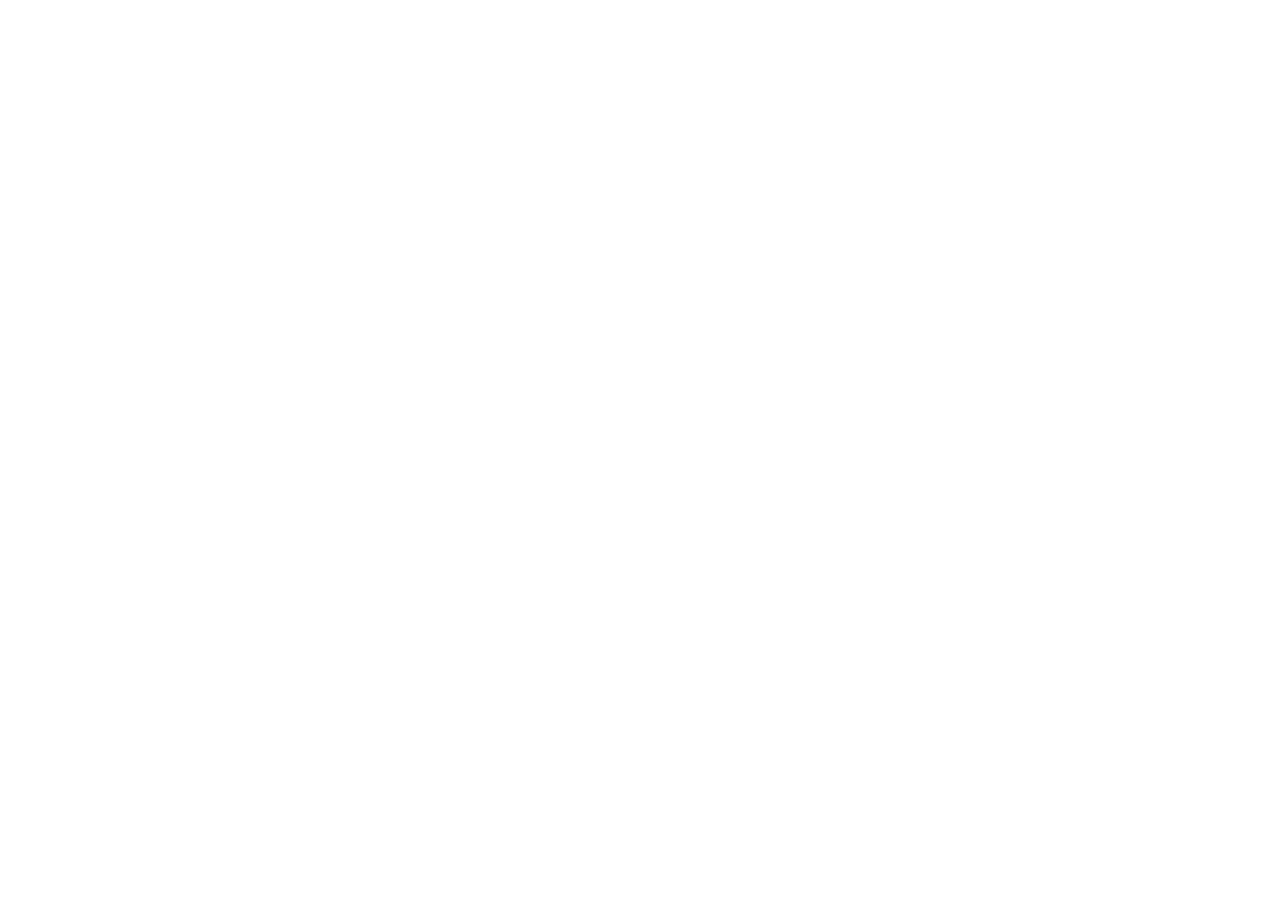
==== 01 -  Drum kit/index.html @ 7a12002c "initial commit" ====
<!DOCTYPE html>
<html lang="en">
<head>
    <meta charset="UTF-8">
    <meta name="viewport" content="width=device-width, initial-scale=1.0">
    <title>Drum Kit</title>
</head>
<body>
    
</body>
</html>
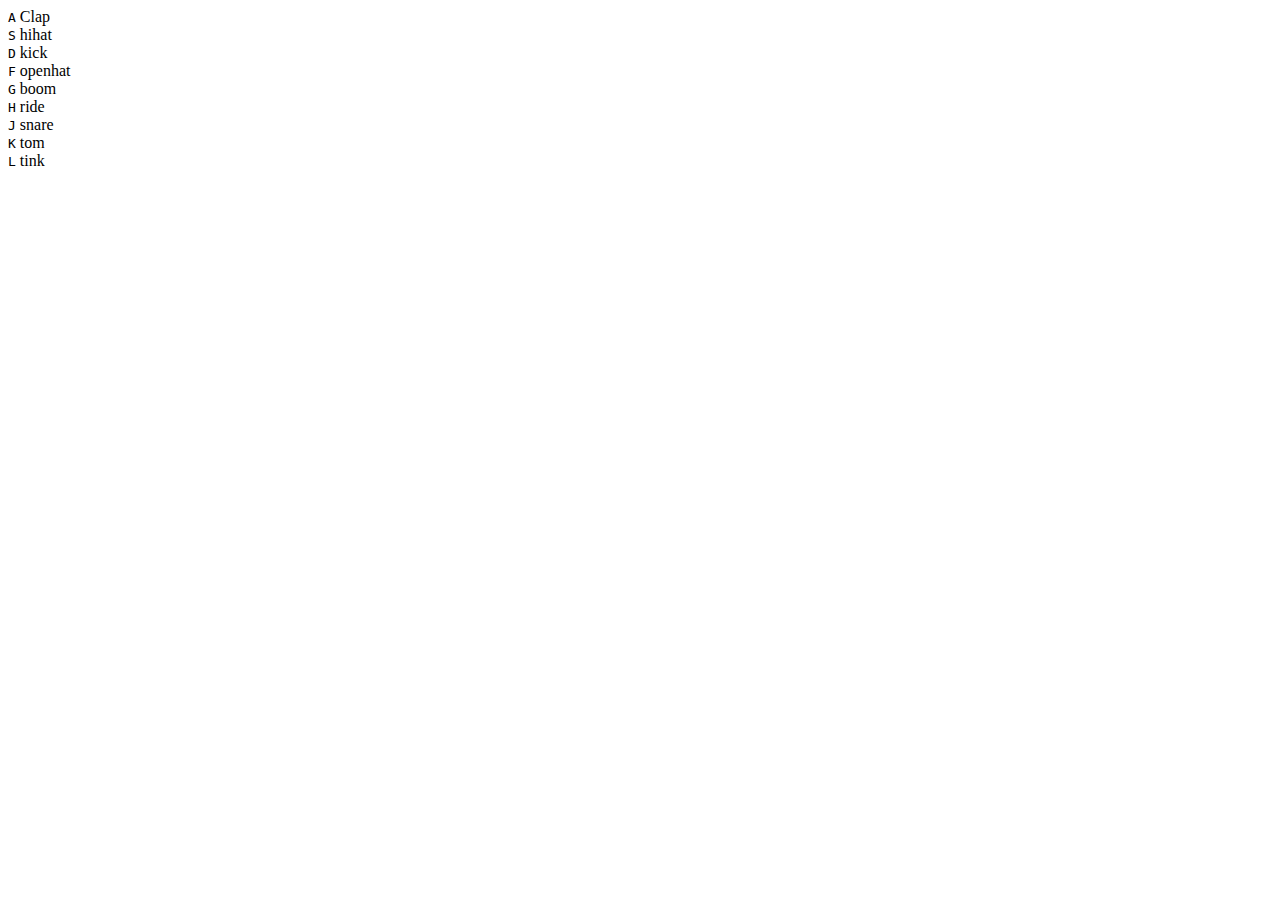
==== commit 83bcca32: "initial commit" ====
--- a/01 -  Drum kit/index.html
+++ b/01 -  Drum kit/index.html
@@ -1,11 +1,58 @@
 <!DOCTYPE html>
 <html lang="en">
 <head>
-    <meta charset="UTF-8">
-    <meta name="viewport" content="width=device-width, initial-scale=1.0">
-    <title>Drum Kit</title>
+  <meta charset="UTF-8">
+  <title>Drum Kit</title>
+  <link rel="stylesheet" href="style.css">
 </head>
 <body>
-    
+    <div class="keys">
+      <div data-key="65" class="key">
+        <kbd>A</kbd>
+        <span class="sound">Clap</span>
+      </div>
+      <div data-key="83" class="key">
+        <kbd>S</kbd>
+        <span class="sound">hihat</span>
+      </div>
+      <div data-key="68" class="key">
+        <kbd>D</kbd>
+        <span class="sound">kick</span>
+      </div>
+      <div data-key="70" class="key">
+        <kbd>F</kbd>
+        <span class="sound">openhat</span>
+      </div>
+      <div data-key="71" class="key">
+        <kbd>G</kbd>
+        <span class="sound">boom</span>
+      </div>
+      <div data-key="72" class="key">
+        <kbd>H</kbd>
+        <span class="sound">ride</span>
+      </div>
+      <div data-key="74" class="key">
+        <kbd>J</kbd>
+        <span class="sound">snare</span>
+      </div>
+      <div data-key="75" class="key">
+        <kbd>K</kbd>
+        <span class="sound">tom</span>
+      </div>
+      <div data-key="76" class="key">
+        <kbd>L</kbd>
+        <span class="sound">tink</span>
+      </div>
+    </div>
+
+    <audio data-key="65" src="sounds/clap.wav"></audio>
+    <audio data-key="83" src="sounds/hihat.wav"></audio>
+    <audio data-key="68" src="sounds/kick.wav"></audio>
+    <audio data-key="70" src="sounds/openhat.wav"></audio>
+    <audio data-key="71" src="sounds/boom.wav"></audio>
+    <audio data-key="72" src="sounds/ride.wav"></audio>
+    <audio data-key="74" src="sounds/snare.wav"></audio>
+    <audio data-key="75" src="sounds/tom.wav"></audio>
+    <audio data-key="76" src="sounds/tink.wav"></audio>
 </body>
-</html>+</html>
--- a/01 -  Drum kit/style.css
+++ b/01 -  Drum kit/style.css
@@ -0,0 +1 @@
+@import url("https://fonts.googleapis.com/css2?family=Poppins:wght@200;400;600&display=swap");
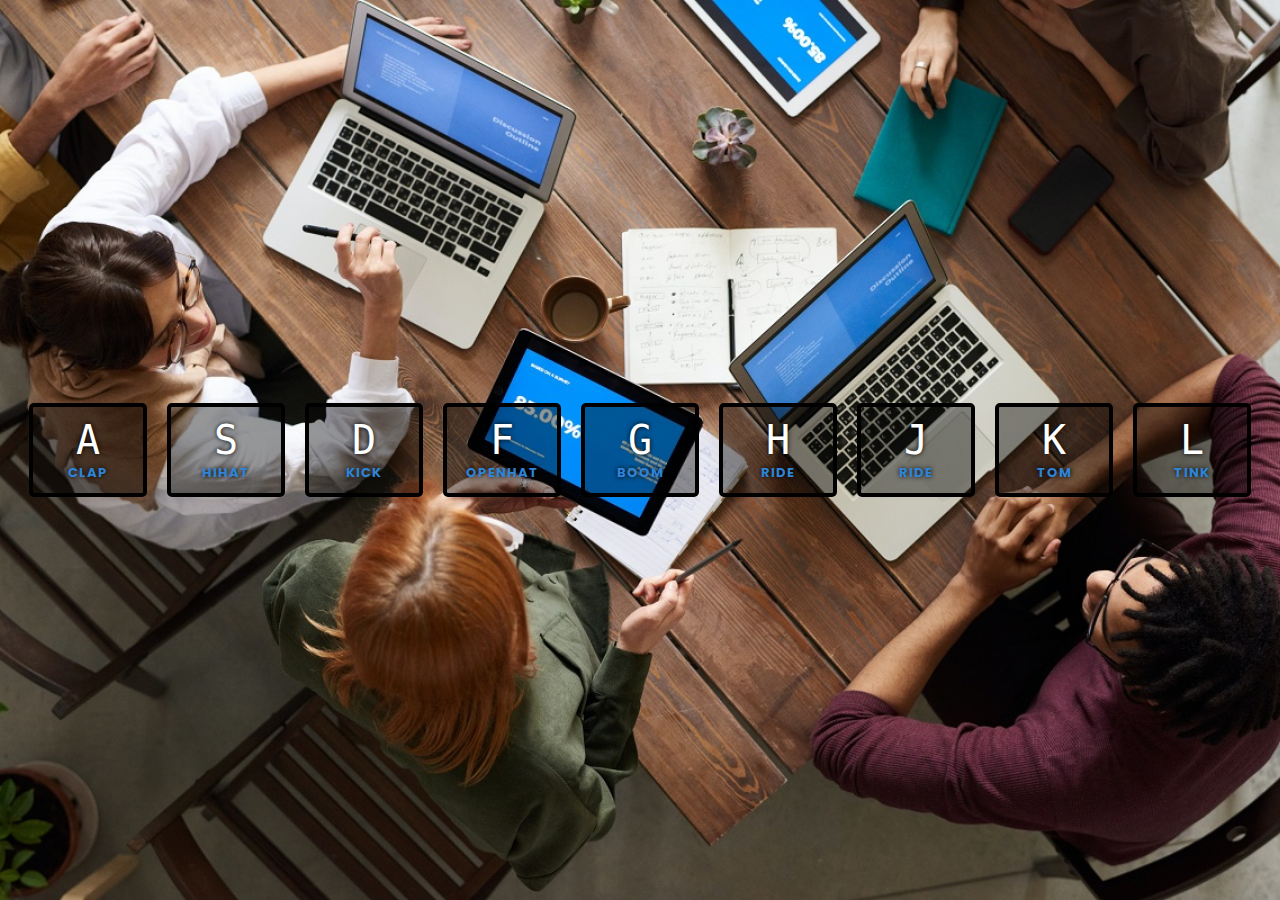
==== commit 36ccb21f: "update style" ====
--- a/01 -  Drum kit/index.html
+++ b/01 -  Drum kit/index.html
@@ -33,7 +33,7 @@
       </div>
       <div data-key="74" class="key">
         <kbd>J</kbd>
-        <span class="sound">snare</span>
+        <span class="sound">ride</span>
       </div>
       <div data-key="75" class="key">
         <kbd>K</kbd>
@@ -54,5 +54,7 @@
     <audio data-key="74" src="sounds/snare.wav"></audio>
     <audio data-key="75" src="sounds/tom.wav"></audio>
     <audio data-key="76" src="sounds/tink.wav"></audio>
+
+    <script src="script.js"></script>
 </body>
 </html>
--- a/01 -  Drum kit/style.css
+++ b/01 -  Drum kit/style.css
@@ -1 +1,61 @@
 @import url("https://fonts.googleapis.com/css2?family=Poppins:wght@200;400;600&display=swap");
+
+:root {
+    --primary-color: #2E84D7;
+    --secondary-color: #000000;
+    --tertiary-color: #ffffff;
+}
+html {
+    font-size: 10px;
+    background: url('./background.jpg') bottom center;
+    background-size: cover;
+}
+
+body, html {
+    margin: 0;
+    padding: 0;
+    font-family: 'Poppins', sans-serif;
+}
+
+.keys {
+    display: flex;
+    flex: 1;
+    min-height: 100vh;
+    align-items: center;
+    justify-content: center;
+}
+
+.key {
+    border: .4rem solid var(--secondary-color);
+    border-radius: .5rem;
+    margin: 1rem;
+    font-size: 1rem;
+    padding: 1rem .5rem;
+    transition: all 0.1s ease-in-out;
+    width: 10rem;
+    text-align: center;
+    color: var(--tertiary-color);
+    background: rgba(0,0,0,0.4);
+    text-shadow: 0 0 .5rem var(--secondary-color);
+}
+
+.playing {
+    transform: scale(1.1);
+    border-color: var(--primary-color);
+    box-shadow: 0 0 1rem var(--primary-color);
+}
+
+kbd {
+    display: block;
+    font-size: 4rem;
+}
+
+.sound {
+    font-size: 1.3rem;
+    text-transform: uppercase;
+    letter-spacing: .1rem;
+    color: var(--primary-color);
+    font-weight: bold;
+}
+
+/*Media queries */